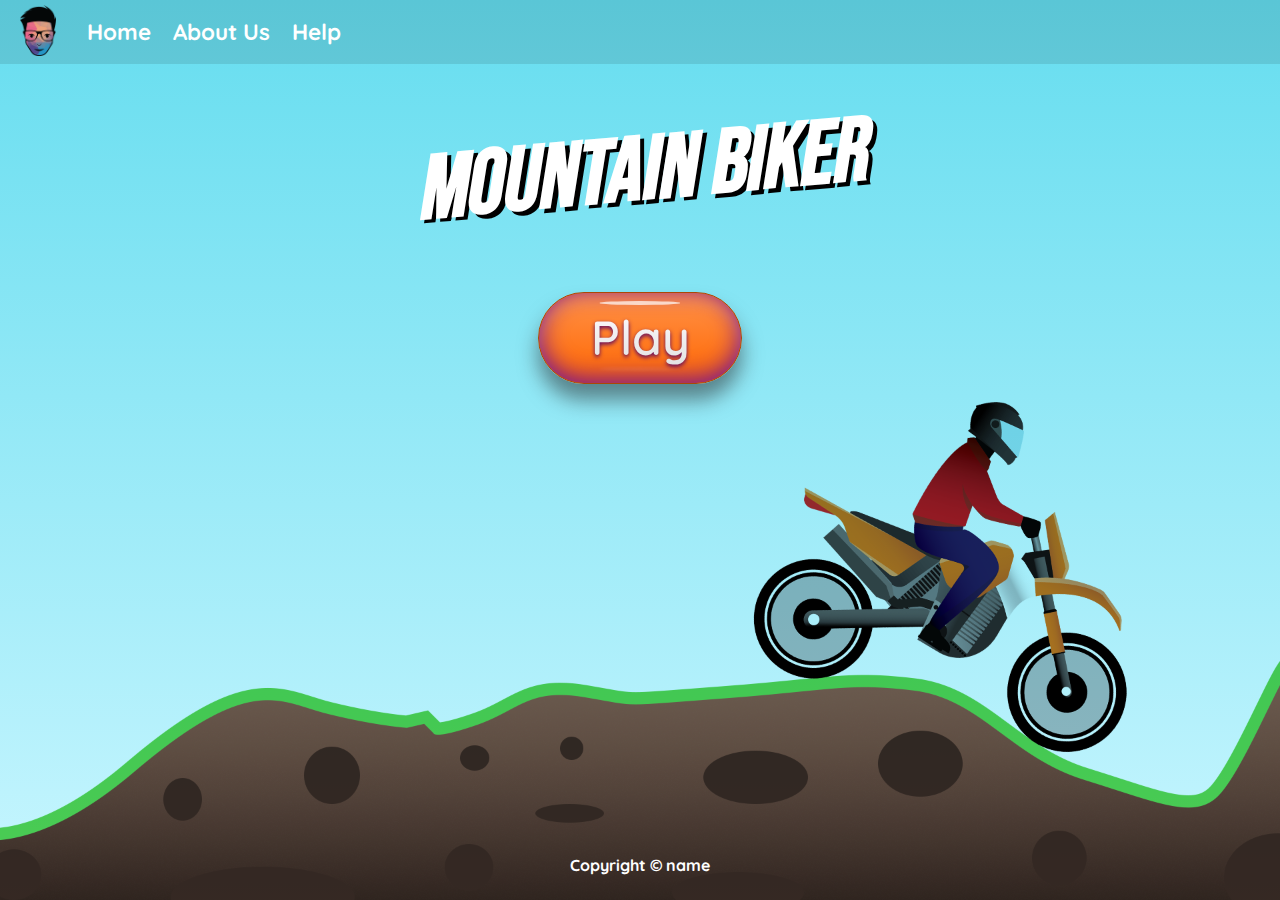
==== index.html @ 1fea2e87 "Add files via upload" ====
<!DOCTYPE html>
<html lang="en">

<head>
    <meta charset="UTF-8">
    <meta http-equiv="X-UA-Compatible" content="IE=edge">
    <meta name="viewport" content="width=device-width, initial-scale=1.0">
    <link rel="stylesheet" href="stylesheet.css">
    <link rel="preconnect" href="https://fonts.googleapis.com">
    <link rel="preconnect" href="https://fonts.gstatic.com" crossorigin>
    <link href="https://fonts.googleapis.com/css2?family=Bebas+Neue&family=Quicksand:wght@300&display=swap"
        rel="stylesheet">

    <script src="index.js"></script>  
    <title>Mountain Biker</title>
</head>

<body> 
    <!-- first page html -->
    <header>
        <nav id="navbar">
            <div class="logo">
                <img src="img/edito logo vec.png" alt="logo">
            </div>
            <ul>
                <li><a href="index.html">Home</a></li>
                <li><a href="about.html">About Us</a></li>
                <li><a href="help.html">Help</a></li>
            </ul>
        </nav>
    </header>

    <main id="namesection">

        <div class="gametitle">
            <h1>Mountain Biker</h1>
        </div>

        <div id="choosediv">


            <div class="btn">
                <a href="index2.html">Play</a>
            </div>
            <!-- <div class="btn">
                <a href="">Vehicle</a>
            </div> -->

        </div>

    </main>

    <footer> Copyright &copy name</footer>


</body>

</html>
---- stylesheet.css ----
*{
    margin: 0;
    padding: 0;
}

/* for background image  */
body{
    /* background-image: url('img/bg2.png') no-repeat center center/cover; */
    box-sizing: border-box;
    background: linear-gradient(180deg,#65DDEF,#C9F6FF), url('img/bg2.png');
    background-blend-mode: multiply;
    background-origin: content-box;
    background-repeat: no-repeat;
    background-attachment: fixed;
    background-position:bottom;
    background-size: 100%;
}

/* @media screen and (max-width: 420px){
    body{transform:rotate(90deg)};
} */

#navbar{
    display: flex;
    position: relative;
    align-items: center; 
    height:4rem;
    width: 100vw;
    /* background-color: #38a8aa; */
}


.logo{
    margin: 10px 10px;
    
}

.logo img{
    margin: 10px 10px;
    height: 51px;
}

/* for black strip behind navigator */
#navbar::before{
    content: "";
    background-color: black;
    opacity: 0.1; 
    position: absolute;
    height: 100%;
    width: 100%;
    z-index: -1;
}

#navbar ul{
    display: flex;  
}

#navbar ul li{
    font-family: 'Quicksand', sans-serif;
    list-style: none;
    font-size: 1.4rem;
 }

#navbar ul li a{
    color: white;
    display: block;
    padding: 3px 11px ;
    text-decoration: none;
    font-weight: bold;

}

#navbar ul li a:hover{
    color:rgb(230, 230, 230);
}


/* for game title */

main{
    
    min-height: calc(100vh - 4rem - 45px);
    width: 100%;
}

.gametitle{     
    /* display: flex; */
    padding: 4rem 1rem;
    /* height:10rem; */
    /* width: 25rem; */
    /* margin: auto; */
    /* justify-content: center; */
    /* align-items: center; */
    
}

.gametitle h1{
    font-family: 'Bebas Neue', cursive;
    font-size: 5.6rem;
    font-style:oblique;
    text-align: center;
    line-height: 5.6rem;
    color: white;
    text-shadow: 4px 4px black;
    transform: rotate(-5deg);
    
}


/*  for choose section */
#choosediv{
    display: flex;
    height: 7rem;  
    width: 100%; 
    align-items: center;
    justify-content: center;
}


/* for css of button (btn)---Play and vehicle */
.btn{
   
    cursor: pointer;
	position: relative;
	padding: 1.5rem 3.2rem;
	border-radius: 3.75rem;
	line-height: 2.5rem;
	font-size: 3rem;
	font-weight: 600;
	
	border: 1px solid #ac4805 ;
	background-image: linear-gradient(-180deg, #ff9249 0%, #ff6600 100%);
	box-shadow: 0 1rem 1.25rem 0 rgba(33, 33, 34, 0.5),
							0 -0.25rem 1.5rem rgba(110, 15, 155, 1) inset,
							0 0.75rem 0.5rem #ff9249  inset,
							0 0.25rem 0.5rem 0 #ff9249  inset;

    transition: all 0.1s ease;
}

.btn a {

    color: transparent;
	background-image: linear-gradient(0deg, #e2e2e2 0%, #FEFAFD 100%);
	-webkit-background-clip: text;
	background-clip: text;
    font-family: 'Quicksand', sans-serif;
	filter: drop-shadow(0 2px 2px hsla(290, 100%, 20%, 1));
}
    
.btn::before {
	content: "";
	display: block;
	height: 0.25rem;
	position: absolute;
	top: 0.5rem;
	left: 50%;
	transform: translateX(-50%);
	width: calc(100% - 7.5rem);
	background: #fff;
	border-radius: 100%;
	
	opacity: 0.7;
	background-image: linear-gradient(-270deg, rgba(255,255,255,0.00) 0%, #FFFFFF 20%, #FFFFFF 80%, rgba(255,255,255,0.00) 100%);
}

.btn::after {
	content: "";
	display: block;
	height: 0.25rem;
	position: absolute;
	bottom: 0.75rem;
	left: 50%;
	transform: translateX(-50%);
	width: calc(100% - 7.5rem);
	background: #fff;
	border-radius: 100%;
	
	filter: blur(1px);
	opacity: 0.05;
	background-image: linear-gradient(-270deg, rgba(255,255,255,0.00) 0%, #FFFFFF 20%, #FFFFFF 80%, rgba(255,255,255,0.00) 100%);
}

.btn:hover{
    font-size: 3.1rem;
}



footer{
    height: 30px;
    font-family: 'Quicksand', sans-serif;
    font-weight: bold;
    color: white;
    /* display: flex;
    justify-content: center;
    align-items: center; */
    
    text-align: center;
    width: 100vw;
    
}
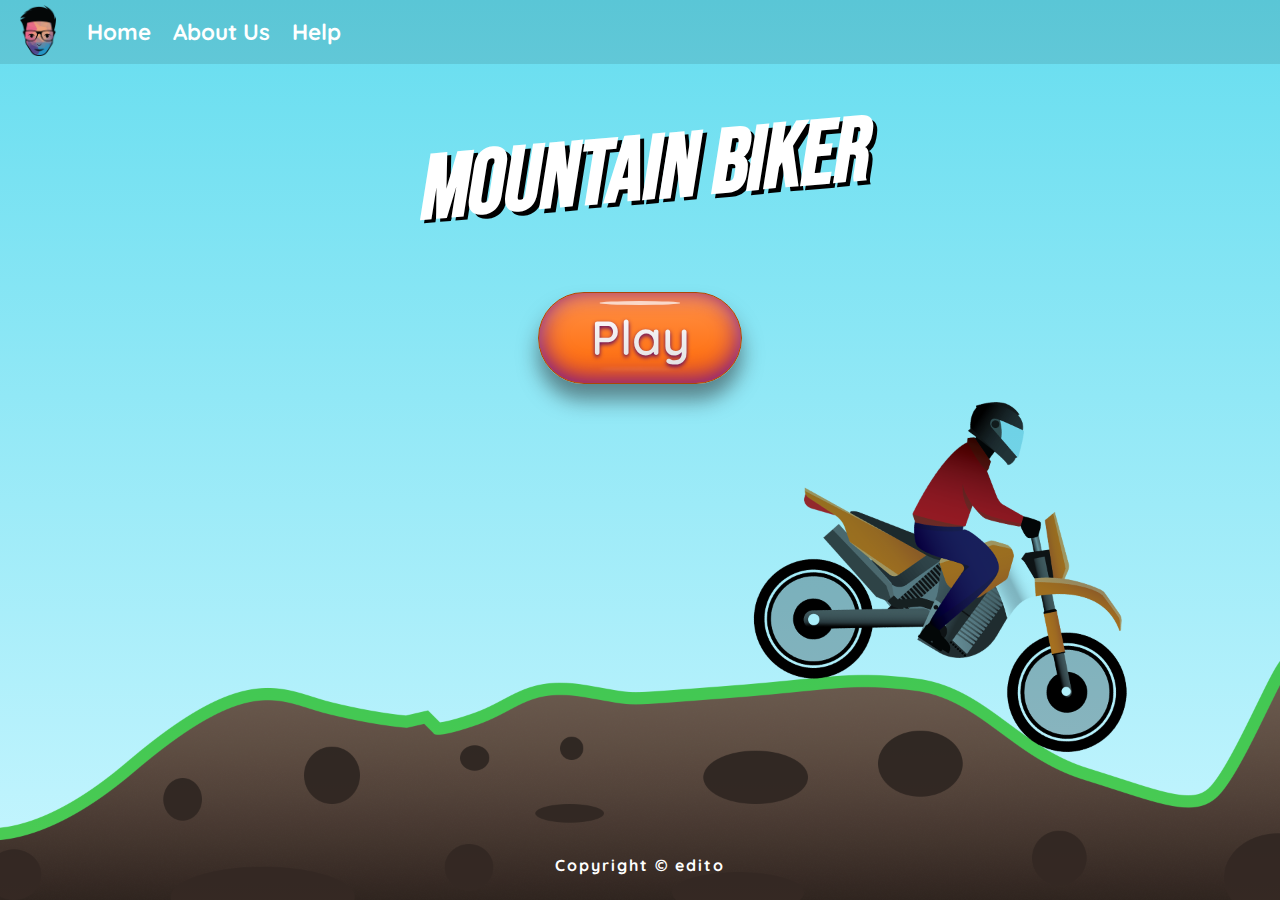
==== commit 67f83ec5: "Add files via upload" ====
--- a/index.html
+++ b/index.html
@@ -10,7 +10,10 @@
     <link rel="preconnect" href="https://fonts.gstatic.com" crossorigin>
     <link href="https://fonts.googleapis.com/css2?family=Bebas+Neue&family=Quicksand:wght@300&display=swap"
         rel="stylesheet">
-
+    <link rel="apple-touch-icon" sizes="180x180" href="/apple-touch-icon.png">
+    <link rel="icon" type="image/png" sizes="32x32" href="/favicon-32x32.png">
+    <link rel="icon" type="image/png" sizes="16x16" href="/favicon-16x16.png">
+    <link rel="manifest" href="/site.webmanifest">
     <script src="index.js"></script>  
     <title>Mountain Biker</title>
 </head>
@@ -50,7 +53,7 @@
 
     </main>
 
-    <footer> Copyright &copy name</footer>
+    <footer> Copyright &copy edito</footer>
 
 
 </body>
--- a/stylesheet.css
+++ b/stylesheet.css
@@ -67,13 +67,13 @@
     padding: 3px 11px ;
     text-decoration: none;
     font-weight: bold;
+    transition: color 0.2s ease;
 
 }
 
 #navbar ul li a:hover{
-    color:rgb(230, 230, 230);
-}
-
+    color:rgb(214, 214, 214);
+}
 
 /* for game title */
 
@@ -198,6 +198,8 @@
     
     text-align: center;
     width: 100vw;
-    
-}
-
+
+    letter-spacing: 2px;
+    
+}
+
